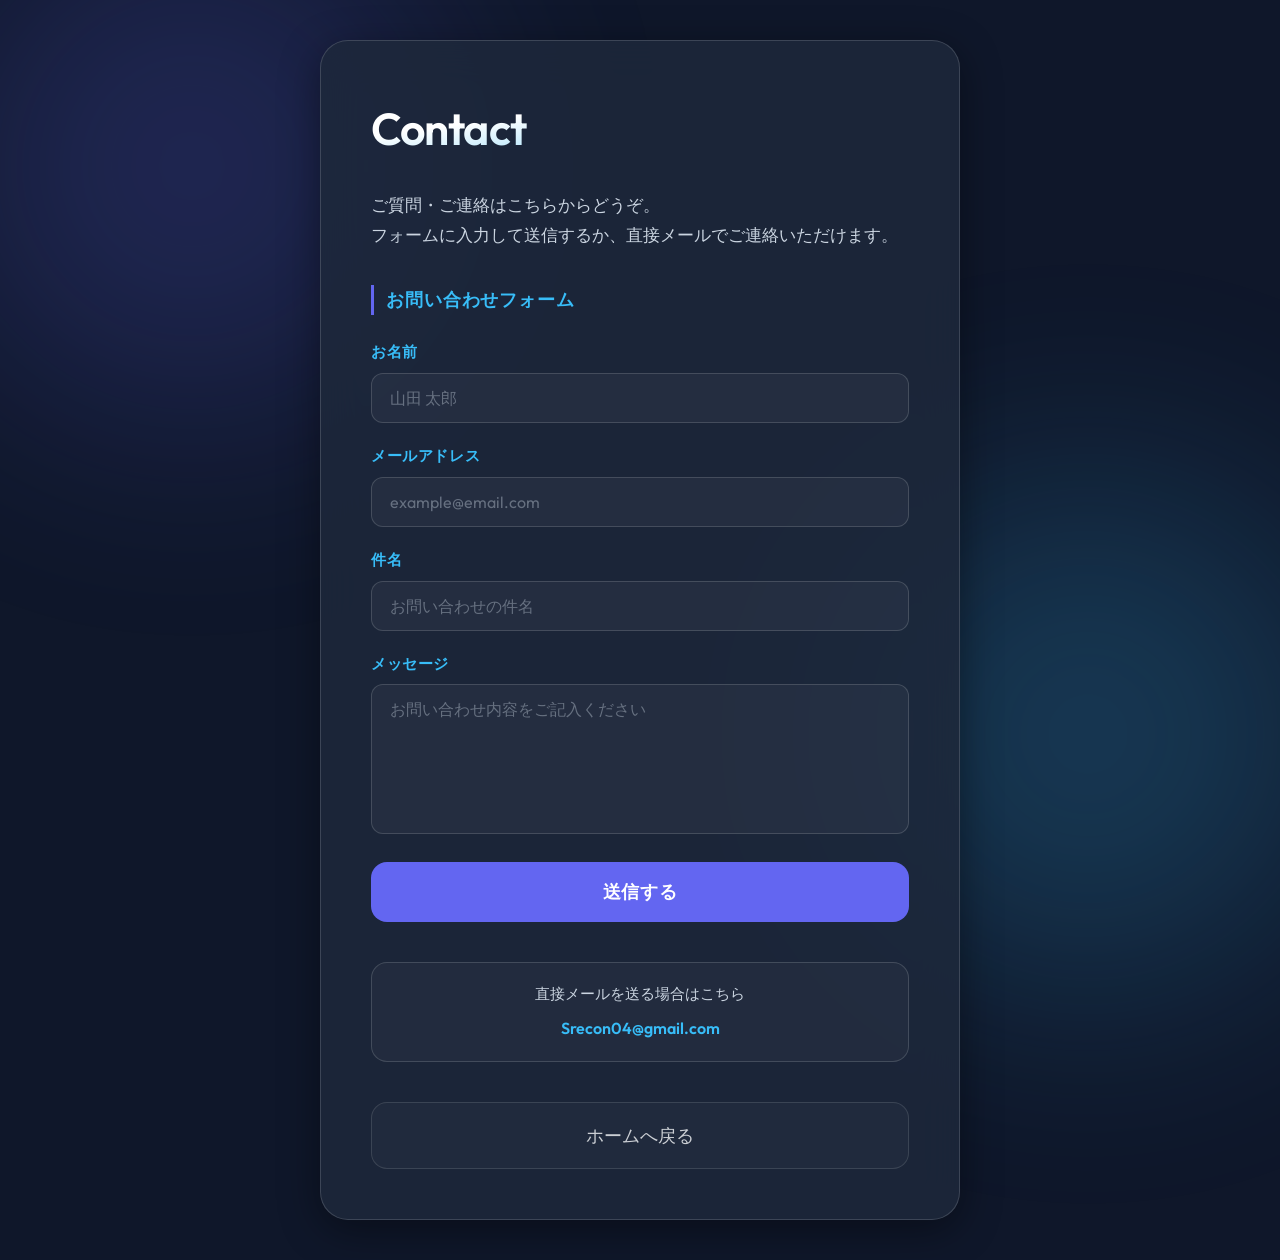
==== contact.html @ 904afcc4 "Add files via upload" ====
<!DOCTYPE html>
<html lang="ja">

<head>
  <meta charset="UTF-8">
  <meta name="viewport" content="width=device-width, initial-scale=1.0">
  <title>お問い合わせ</title>
  <link rel="stylesheet" href="style.css">
  <style>
    .contact-intro {
      color: var(--text-sub);
      font-size: 1.05rem;
      margin-bottom: 2em;
      line-height: 1.8;
    }

    .contact-form {
      display: grid;
      gap: 20px;
      margin-top: 1.5em;
    }

    .form-group {
      display: flex;
      flex-direction: column;
      gap: 8px;
    }

    .form-group label {
      font-size: 0.95rem;
      font-weight: 600;
      color: var(--accent-secondary);
      letter-spacing: 0.04em;
    }

    .form-group input,
    .form-group textarea {
      background: rgba(255, 255, 255, 0.04);
      border: 1px solid var(--glass-border);
      border-radius: 12px;
      padding: 14px 18px;
      color: var(--text-color);
      font-family: 'Outfit', sans-serif;
      font-size: 1rem;
      outline: none;
      transition: border-color 0.25s ease, box-shadow 0.25s ease;
      resize: none;
    }

    .form-group input::placeholder,
    .form-group textarea::placeholder {
      color: rgba(203, 213, 225, 0.4);
    }

    .form-group input:focus,
    .form-group textarea:focus {
      border-color: var(--accent-primary);
      box-shadow: 0 0 0 3px rgba(99, 102, 241, 0.15);
      background: rgba(255, 255, 255, 0.06);
    }

    .form-group textarea {
      min-height: 150px;
    }

    .submit-btn {
      margin-top: 8px;
      padding: 18px 24px;
      background: var(--accent-primary);
      border: none;
      border-radius: 16px;
      color: #fff;
      font-family: 'Outfit', sans-serif;
      font-size: 1.1rem;
      font-weight: 600;
      cursor: pointer;
      letter-spacing: 0.03em;
      transition: all 0.25s ease-out;
    }

    .submit-btn:hover {
      background: #4f52d8;
      transform: translateY(-3px);
      box-shadow: 0 10px 20px rgba(99, 102, 241, 0.35);
    }

    .submit-btn:active {
      transform: translateY(0);
    }

    .email-direct {
      margin-top: 2.5em;
      padding: 18px 24px;
      background: rgba(255, 255, 255, 0.03);
      border: 1px solid var(--glass-border);
      border-radius: 16px;
      text-align: center;
    }

    .email-direct p {
      font-size: 0.95rem;
      margin: 0 0 8px 0;
      color: var(--text-sub);
    }

    .email-direct a {
      color: var(--accent-secondary);
      text-decoration: none;
      font-weight: 600;
      font-size: 1rem;
    }

    .email-direct a:hover {
      color: #fff;
    }
  </style>
</head>

<body>
  <div class="container">
    <h1>Contact</h1>

    <p class="contact-intro">
      ご質問・ご連絡はこちらからどうぞ。<br>
      フォームに入力して送信するか、直接メールでご連絡いただけます。
    </p>

    <h2>お問い合わせフォーム</h2>

    <form
      class="contact-form"
      action="https://formsubmit.co/Srecon04@gmail.com"
      method="POST"
    >
      <input type="hidden" name="_subject" value="【ポートフォリオ】お問い合わせ">
      <input type="hidden" name="_captcha" value="false">
      <input type="hidden" name="_next" value="https://example.com/thanks.html">

      <div class="form-group">
        <label for="name">お名前</label>
        <input
          type="text"
          id="name"
          name="name"
          placeholder="山田 太郎"
          required
        >
      </div>

      <div class="form-group">
        <label for="email">メールアドレス</label>
        <input
          type="email"
          id="email"
          name="email"
          placeholder="example@email.com"
          required
        >
      </div>

      <div class="form-group">
        <label for="subject">件名</label>
        <input
          type="text"
          id="subject"
          name="subject"
          placeholder="お問い合わせの件名"
          required
        >
      </div>

      <div class="form-group">
        <label for="message">メッセージ</label>
        <textarea
          id="message"
          name="message"
          placeholder="お問い合わせ内容をご記入ください"
          required
        ></textarea>
      </div>

      <button type="submit" class="submit-btn">送信する</button>
    </form>

    <div class="email-direct">
      <p>直接メールを送る場合はこちら</p>
      <a href="mailto:Srecon04@gmail.com">Srecon04@gmail.com</a>
    </div>

    <a href="index.html" class="back-link">ホームへ戻る</a>
  </div>
</body>

</html>
---- style.css ----
@import url('https://fonts.googleapis.com/css2?family=Outfit:wght@300;400;600&display=swap');

:root {
  --bg-color: #0f172a;
  --text-color: #f8fafc;
  --text-sub: #cbd5e1;
  --accent-primary: #6366f1;
  --accent-secondary: #38bdf8;
  --glass-bg: rgba(30, 41, 59, 0.85);
  --glass-border: rgba(255, 255, 255, 0.15);
  --shadow: 0 10px 40px rgba(0, 0, 0, 0.4);
}

* {
  box-sizing: border-box;
  transition: all 0.25s ease-out;
}

body {
  font-family: 'Outfit', sans-serif;
  background-color: var(--bg-color);
  color: var(--text-color);
  margin: 0;
  padding: 0;
  min-height: 100vh;
  display: flex;
  align-items: center;
  justify-content: center;
  overflow-x: hidden;
  line-height: 1.7;
}

body::before,
body::after {
  content: '';
  position: fixed;
  width: 40vw;
  height: 40vw;
  border-radius: 50%;
  z-index: -1;
  filter: blur(120px);
  opacity: 0.2;
  animation: float 25s infinite alternate ease-in-out;
}

body::before {
  background: var(--accent-primary);
  top: -10%;
  left: -5%;
}

body::after {
  background: var(--accent-secondary);
  bottom: -10%;
  right: -5%;
  animation-delay: -12s;
}

@keyframes float {
  0% {
    transform: translate(0, 0) scale(1);
  }

  100% {
    transform: translate(50px, 50px) scale(1.1);
  }
}

.container {
  width: 90%;
  max-width: 640px;
  background: var(--glass-bg);
  backdrop-filter: blur(20px);
  -webkit-backdrop-filter: blur(20px);
  border: 1px solid var(--glass-border);
  padding: 50px;
  border-radius: 28px;
  box-shadow: var(--shadow);
  margin: 40px auto;
  position: relative;
  z-index: 1;
}

h1 {
  margin-top: 0;
  margin-bottom: 0.5em;
  font-weight: 600;
  font-size: 2.8rem;
  background: linear-gradient(to bottom right, #fff 30%, var(--accent-secondary));
  -webkit-background-clip: text;
  background-clip: text;
  -webkit-text-fill-color: transparent;
  color: transparent;
  letter-spacing: -0.02em;
}

h2 {
  font-size: 1.1rem;
  font-weight: 600;
  text-transform: none;
  color: var(--accent-secondary);
  letter-spacing: 0.05em;
  margin-top: 2em;
  margin-bottom: 1em;
  border-left: 3px solid var(--accent-primary);
  padding-left: 12px;
}

p {
  color: var(--text-sub);
  font-size: 1.15rem;
  margin-bottom: 1.5em;
}

ul {
  padding: 0;
  margin: 0;
  list-style: none;
}

ul li {
  position: relative;
  margin-bottom: 14px;
  padding-left: 28px;
  color: var(--text-color);
  font-size: 1.1rem;
}

ul li::before {
  content: '✦';
  position: absolute;
  left: 0;
  color: var(--accent-primary);
  font-size: 0.8em;
  top: 0.2em;
}

.menu {
  display: grid;
  gap: 14px;
  margin-top: 3em;
}

.menu a,
a.back-link {
  text-decoration: none;
  padding: 18px 24px;
  background: rgba(255, 255, 255, 0.03);
  border: 1px solid var(--glass-border);
  border-radius: 16px;
  color: var(--text-color);
  font-weight: 400;
  display: block;
  text-align: center;
  font-size: 1.1rem;
}

.menu a:hover,
a.back-link:hover {
  background: var(--accent-primary);
  border-color: var(--accent-primary);
  transform: translateY(-3px);
  box-shadow: 0 10px 20px rgba(99, 102, 241, 0.3);
  color: #fff;
}

a.back-link {
  margin-top: 40px;
  border-style: solid;
  opacity: 0.8;
}

a.back-link:hover {
  opacity: 1;
  background: transparent;
  border-color: var(--accent-secondary);
  color: var(--accent-secondary);
  box-shadow: 0 0 20px rgba(56, 189, 248, 0.2);
}

}

/* Works Page Styles */
.works-list {
  display: grid;
  gap: 20px;
  margin-top: 2em;
}

.work-item {
  background: rgba(255, 255, 255, 0.03);
  border: 1px solid var(--glass-border);
  border-radius: 16px;
  padding: 20px;
  transition: transform 0.2s ease;
}

.work-item:hover {
  transform: scale(1.02);
  background: rgba(255, 255, 255, 0.05);
}

.work-item h3 {
  margin: 0 0 10px 0;
  color: var(--accent-secondary);
  font-size: 1.2rem;
}

.work-item p {
  font-size: 1rem;
  margin-bottom: 15px;
}

.work-link {
  display: inline-block;
  color: var(--accent-primary);
  text-decoration: none;
  font-weight: 600;
  font-size: 0.9rem;
  padding: 8px 16px;
  border: 1px solid var(--accent-primary);
  border-radius: 8px;
  transition: all 0.2s ease;
}

.work-link:hover {
  background: var(--accent-primary);
  color: #fff;
}

@media (max-width: 600px) {
  .container {
    padding: 30px 20px;
  }

  h1 {
    font-size: 2.2rem;
  }
}

/* Inline avatar next to the name */
.name-section {
  display: flex;
  align-items: center;
  gap: 15px;
  margin-bottom: 1.5rem;
}

.avatar-inline {
  width: 50px;
  height: 50px;
  border-radius: 50%;
  object-fit: cover;
  border: 2px solid var(--accent-primary);
}

.name-text {
  font-size: 1.4rem;
  font-weight: 600;
  margin: 0 !important;
}

/* Social link styling */
.social-link {
  display: inline-block;
  margin-top: 2em;
  margin-bottom: 1em;
  color: var(--accent-secondary);
  text-decoration: none;
  font-weight: 600;
  padding: 10px 20px;
  background: rgba(255, 255, 255, 0.05);
  border: 1px solid var(--glass-border);
  border-radius: 12px;
}

.social-link:hover {
  background: var(--accent-primary);
  color: #fff;
  transform: translateY(-2px);
}
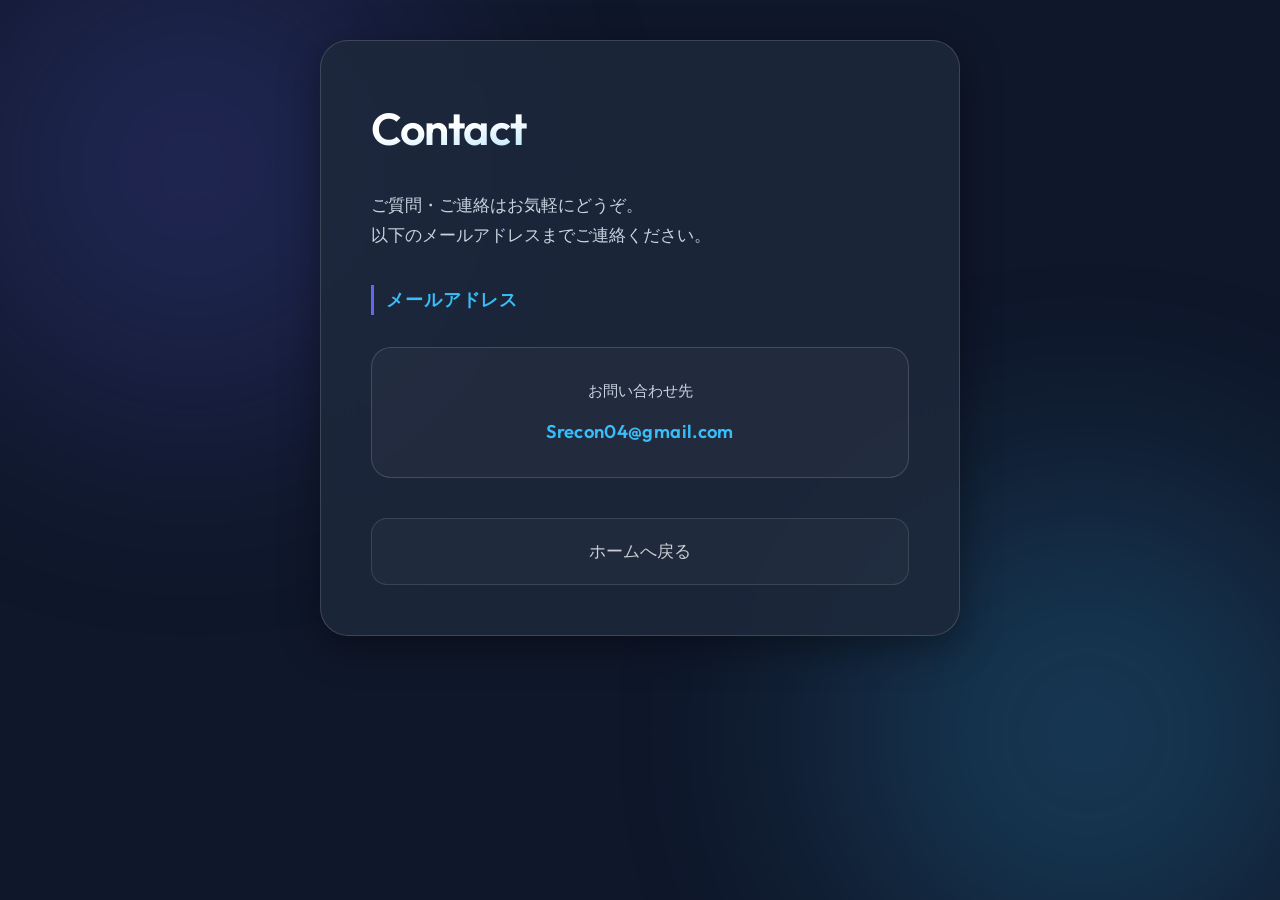
==== commit d95b643a: "Add files via upload" ====
--- a/contact.html
+++ b/contact.html
@@ -1,194 +1,31 @@
-<!DOCTYPE html>
-<html lang="ja">
-
-<head>
-  <meta charset="UTF-8">
-  <meta name="viewport" content="width=device-width, initial-scale=1.0">
-  <title>お問い合わせ</title>
-  <link rel="stylesheet" href="style.css">
-  <style>
-    .contact-intro {
-      color: var(--text-sub);
-      font-size: 1.05rem;
-      margin-bottom: 2em;
-      line-height: 1.8;
-    }
-
-    .contact-form {
-      display: grid;
-      gap: 20px;
-      margin-top: 1.5em;
-    }
-
-    .form-group {
-      display: flex;
-      flex-direction: column;
-      gap: 8px;
-    }
-
-    .form-group label {
-      font-size: 0.95rem;
-      font-weight: 600;
-      color: var(--accent-secondary);
-      letter-spacing: 0.04em;
-    }
-
-    .form-group input,
-    .form-group textarea {
-      background: rgba(255, 255, 255, 0.04);
-      border: 1px solid var(--glass-border);
-      border-radius: 12px;
-      padding: 14px 18px;
-      color: var(--text-color);
-      font-family: 'Outfit', sans-serif;
-      font-size: 1rem;
-      outline: none;
-      transition: border-color 0.25s ease, box-shadow 0.25s ease;
-      resize: none;
-    }
-
-    .form-group input::placeholder,
-    .form-group textarea::placeholder {
-      color: rgba(203, 213, 225, 0.4);
-    }
-
-    .form-group input:focus,
-    .form-group textarea:focus {
-      border-color: var(--accent-primary);
-      box-shadow: 0 0 0 3px rgba(99, 102, 241, 0.15);
-      background: rgba(255, 255, 255, 0.06);
-    }
-
-    .form-group textarea {
-      min-height: 150px;
-    }
-
-    .submit-btn {
-      margin-top: 8px;
-      padding: 18px 24px;
-      background: var(--accent-primary);
-      border: none;
-      border-radius: 16px;
-      color: #fff;
-      font-family: 'Outfit', sans-serif;
-      font-size: 1.1rem;
-      font-weight: 600;
-      cursor: pointer;
-      letter-spacing: 0.03em;
-      transition: all 0.25s ease-out;
-    }
-
-    .submit-btn:hover {
-      background: #4f52d8;
-      transform: translateY(-3px);
-      box-shadow: 0 10px 20px rgba(99, 102, 241, 0.35);
-    }
-
-    .submit-btn:active {
-      transform: translateY(0);
-    }
-
-    .email-direct {
-      margin-top: 2.5em;
-      padding: 18px 24px;
-      background: rgba(255, 255, 255, 0.03);
-      border: 1px solid var(--glass-border);
-      border-radius: 16px;
-      text-align: center;
-    }
-
-    .email-direct p {
-      font-size: 0.95rem;
-      margin: 0 0 8px 0;
-      color: var(--text-sub);
-    }
-
-    .email-direct a {
-      color: var(--accent-secondary);
-      text-decoration: none;
-      font-weight: 600;
-      font-size: 1rem;
-    }
-
-    .email-direct a:hover {
-      color: #fff;
-    }
-  </style>
-</head>
-
-<body>
-  <div class="container">
-    <h1>Contact</h1>
-
-    <p class="contact-intro">
-      ご質問・ご連絡はこちらからどうぞ。<br>
-      フォームに入力して送信するか、直接メールでご連絡いただけます。
-    </p>
-
-    <h2>お問い合わせフォーム</h2>
-
-    <form
-      class="contact-form"
-      action="https://formsubmit.co/Srecon04@gmail.com"
-      method="POST"
-    >
-      <input type="hidden" name="_subject" value="【ポートフォリオ】お問い合わせ">
-      <input type="hidden" name="_captcha" value="false">
-      <input type="hidden" name="_next" value="https://example.com/thanks.html">
-
-      <div class="form-group">
-        <label for="name">お名前</label>
-        <input
-          type="text"
-          id="name"
-          name="name"
-          placeholder="山田 太郎"
-          required
-        >
-      </div>
-
-      <div class="form-group">
-        <label for="email">メールアドレス</label>
-        <input
-          type="email"
-          id="email"
-          name="email"
-          placeholder="example@email.com"
-          required
-        >
-      </div>
-
-      <div class="form-group">
-        <label for="subject">件名</label>
-        <input
-          type="text"
-          id="subject"
-          name="subject"
-          placeholder="お問い合わせの件名"
-          required
-        >
-      </div>
-
-      <div class="form-group">
-        <label for="message">メッセージ</label>
-        <textarea
-          id="message"
-          name="message"
-          placeholder="お問い合わせ内容をご記入ください"
-          required
-        ></textarea>
-      </div>
-
-      <button type="submit" class="submit-btn">送信する</button>
-    </form>
-
-    <div class="email-direct">
-      <p>直接メールを送る場合はこちら</p>
-      <a href="mailto:Srecon04@gmail.com">Srecon04@gmail.com</a>
-    </div>
-
-    <a href="index.html" class="back-link">ホームへ戻る</a>
-  </div>
-</body>
-
-</html>+<!DOCTYPE html>
+<html lang="ja">
+
+<head>
+  <meta charset="UTF-8">
+  <meta name="viewport" content="width=device-width, initial-scale=1.0">
+  <title>お問い合わせ | Sr</title>
+  <link rel="stylesheet" href="style.css">
+</head>
+
+<body>
+  <div class="container">
+    <h1>Contact</h1>
+
+    <p class="contact-intro">
+      ご質問・ご連絡はお気軽にどうぞ。<br>
+      以下のメールアドレスまでご連絡ください。
+    </p>
+
+    <h2>メールアドレス</h2>
+
+    <div class="email-card">
+      <p>お問い合わせ先</p>
+      <a href="mailto:Srecon04@gmail.com">Srecon04@gmail.com</a>
+    </div>
+
+    <a href="index.html" class="back-link">ホームへ戻る</a>
+  </div>
+</body>
+
+</html>
--- a/style.css
+++ b/style.css
@@ -24,7 +24,7 @@
   padding: 0;
   min-height: 100vh;
   display: flex;
-  align-items: center;
+  align-items: flex-start;
   justify-content: center;
   overflow-x: hidden;
   line-height: 1.7;
@@ -60,7 +60,6 @@
   0% {
     transform: translate(0, 0) scale(1);
   }
-
   100% {
     transform: translate(50px, 50px) scale(1.1);
   }
@@ -108,7 +107,7 @@
 
 p {
   color: var(--text-sub);
-  font-size: 1.15rem;
+  font-size: 1.05rem;
   margin-bottom: 1.5em;
 }
 
@@ -123,7 +122,7 @@
   margin-bottom: 14px;
   padding-left: 28px;
   color: var(--text-color);
-  font-size: 1.1rem;
+  font-size: 1.05rem;
 }
 
 ul li::before {
@@ -152,7 +151,7 @@
   font-weight: 400;
   display: block;
   text-align: center;
-  font-size: 1.1rem;
+  font-size: 1.05rem;
 }
 
 .menu a:hover,
@@ -178,8 +177,6 @@
   box-shadow: 0 0 20px rgba(56, 189, 248, 0.2);
 }
 
-}
-
 /* Works Page Styles */
 .works-list {
   display: grid;
@@ -203,7 +200,7 @@
 .work-item h3 {
   margin: 0 0 10px 0;
   color: var(--accent-secondary);
-  font-size: 1.2rem;
+  font-size: 1.15rem;
 }
 
 .work-item p {
@@ -217,7 +214,7 @@
   text-decoration: none;
   font-weight: 600;
   font-size: 0.9rem;
-  padding: 8px 16px;
+  padding: 10px 18px;
   border: 1px solid var(--accent-primary);
   border-radius: 8px;
   transition: all 0.2s ease;
@@ -226,16 +223,6 @@
 .work-link:hover {
   background: var(--accent-primary);
   color: #fff;
-}
-
-@media (max-width: 600px) {
-  .container {
-    padding: 30px 20px;
-  }
-
-  h1 {
-    font-size: 2.2rem;
-  }
 }
 
 /* Inline avatar next to the name */
@@ -252,6 +239,7 @@
   border-radius: 50%;
   object-fit: cover;
   border: 2px solid var(--accent-primary);
+  flex-shrink: 0;
 }
 
 .name-text {
@@ -263,12 +251,12 @@
 /* Social link styling */
 .social-link {
   display: inline-block;
-  margin-top: 2em;
+  margin-top: 1.5em;
   margin-bottom: 1em;
   color: var(--accent-secondary);
   text-decoration: none;
   font-weight: 600;
-  padding: 10px 20px;
+  padding: 12px 22px;
   background: rgba(255, 255, 255, 0.05);
   border: 1px solid var(--glass-border);
   border-radius: 12px;
@@ -278,4 +266,76 @@
   background: var(--accent-primary);
   color: #fff;
   transform: translateY(-2px);
-}+}
+
+/* Contact Page Styles */
+.contact-intro {
+  color: var(--text-sub);
+  font-size: 1.05rem;
+  margin-bottom: 2em;
+  line-height: 1.8;
+}
+
+.email-card {
+  margin-top: 2em;
+  padding: 30px 24px;
+  background: rgba(255, 255, 255, 0.03);
+  border: 1px solid var(--glass-border);
+  border-radius: 20px;
+  text-align: center;
+}
+
+.email-card p {
+  font-size: 0.95rem;
+  margin: 0 0 12px 0;
+  color: var(--text-sub);
+}
+
+.email-card a {
+  color: var(--accent-secondary);
+  text-decoration: none;
+  font-weight: 600;
+  font-size: 1.15rem;
+  letter-spacing: 0.02em;
+  word-break: break-all;
+}
+
+.email-card a:hover {
+  color: #fff;
+}
+
+/* Responsive */
+@media (max-width: 600px) {
+  .container {
+    width: 92%;
+    padding: 28px 20px;
+    border-radius: 20px;
+    margin: 20px auto;
+  }
+
+  h1 {
+    font-size: 2rem;
+  }
+
+  h2 {
+    font-size: 1rem;
+  }
+
+  p, ul li {
+    font-size: 1rem;
+  }
+
+  .menu a,
+  a.back-link {
+    padding: 16px 20px;
+    font-size: 1rem;
+  }
+
+  .work-item {
+    padding: 16px;
+  }
+
+  .email-card a {
+    font-size: 1rem;
+  }
+}
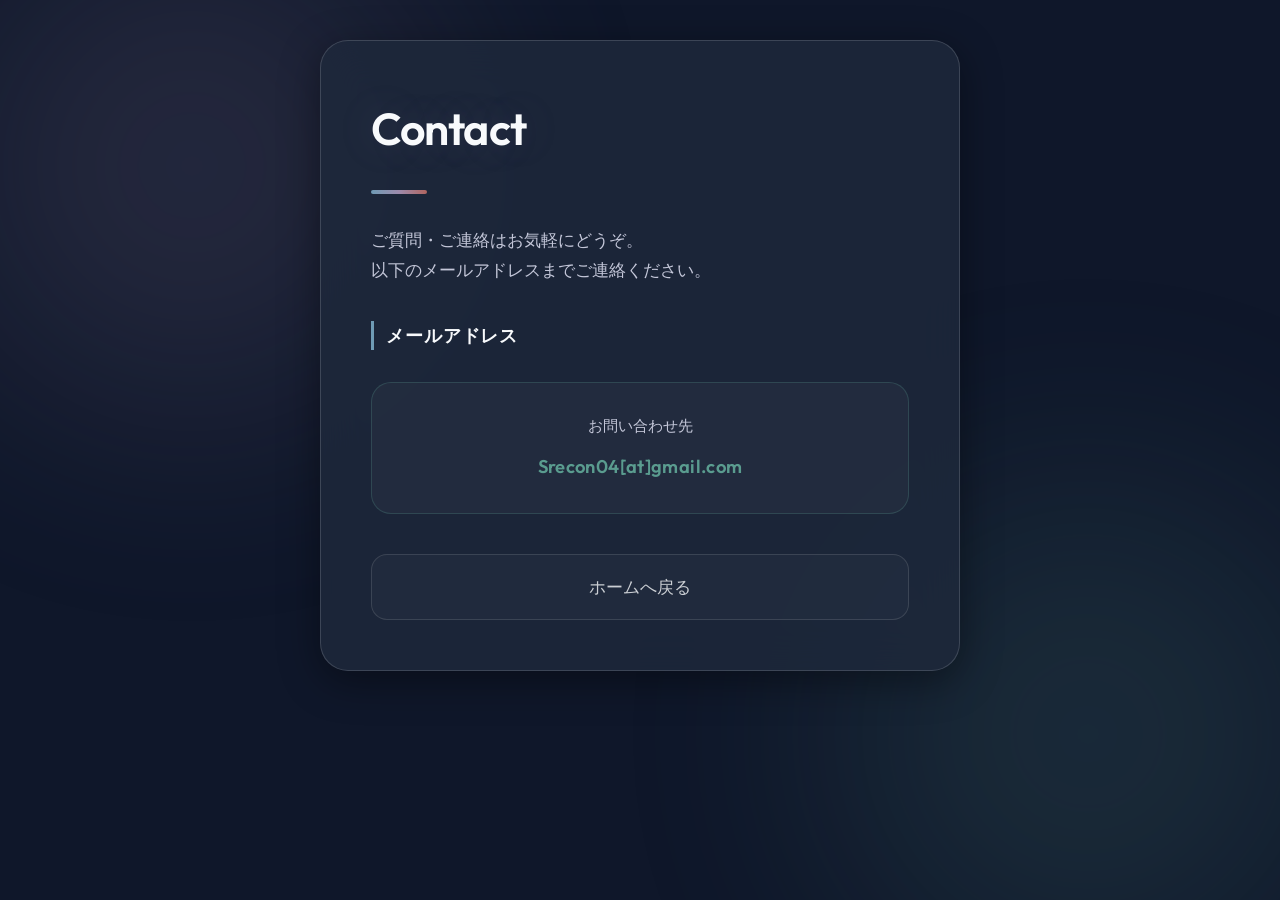
==== commit 1e6741bb: "Add files via upload" ====
--- a/contact.html
+++ b/contact.html
@@ -21,7 +21,7 @@
 
     <div class="email-card">
       <p>お問い合わせ先</p>
-      <a href="mailto:Srecon04@gmail.com">Srecon04@gmail.com</a>
+      <a href="mailto:Srecon04@gmail.com">Srecon04[at]gmail.com</a>
     </div>
 
     <a href="index.html" class="back-link">ホームへ戻る</a>
--- a/style.css
+++ b/style.css
@@ -3,9 +3,12 @@
 :root {
   --bg-color: #0f172a;
   --text-color: #f8fafc;
-  --text-sub: #cbd5e1;
-  --accent-primary: #6366f1;
-  --accent-secondary: #38bdf8;
+  --text-sub: #c4c7d9;
+  --accent-primary: #6e72a8;
+  --accent-secondary: #6f9bb5;
+  --accent-violet: #9c8aab;
+  --accent-teal: #5a9c8f;
+  --accent-red: #b06560;
   --glass-bg: rgba(30, 41, 59, 0.85);
   --glass-border: rgba(255, 255, 255, 0.15);
   --shadow: 0 10px 40px rgba(0, 0, 0, 0.4);
@@ -39,18 +42,18 @@
   border-radius: 50%;
   z-index: -1;
   filter: blur(120px);
-  opacity: 0.2;
+  opacity: 0.15;
   animation: float 25s infinite alternate ease-in-out;
 }
 
 body::before {
-  background: var(--accent-primary);
+  background: var(--accent-violet);
   top: -10%;
   left: -5%;
 }
 
 body::after {
-  background: var(--accent-secondary);
+  background: var(--accent-teal);
   bottom: -10%;
   right: -5%;
   animation-delay: -12s;
@@ -82,27 +85,46 @@
 
 h1 {
   margin-top: 0;
-  margin-bottom: 0.5em;
+  margin-bottom: 0.7em;
   font-weight: 600;
   font-size: 2.8rem;
-  background: linear-gradient(to bottom right, #fff 30%, var(--accent-secondary));
-  -webkit-background-clip: text;
-  background-clip: text;
-  -webkit-text-fill-color: transparent;
-  color: transparent;
+  color: var(--text-color);
   letter-spacing: -0.02em;
+  text-shadow: 0 0 40px rgba(156, 138, 171, 0.2);
+}
+
+h1::after {
+  content: '';
+  display: block;
+  width: 56px;
+  height: 4px;
+  margin-top: 0.5em;
+  border-radius: 2px;
+  background: linear-gradient(to right, var(--accent-secondary), var(--accent-violet), var(--accent-red));
 }
 
 h2 {
   font-size: 1.1rem;
   font-weight: 600;
   text-transform: none;
-  color: var(--accent-secondary);
+  color: var(--text-color);
   letter-spacing: 0.05em;
   margin-top: 2em;
   margin-bottom: 1em;
-  border-left: 3px solid var(--accent-primary);
+  border-left: 3px solid var(--accent-secondary);
   padding-left: 12px;
+}
+
+h2:nth-of-type(2) {
+  border-left-color: var(--accent-violet);
+}
+
+h2:nth-of-type(3) {
+  border-left-color: var(--accent-teal);
+}
+
+h2:nth-of-type(4) {
+  border-left-color: var(--accent-red);
 }
 
 p {
@@ -134,6 +156,14 @@
   top: 0.2em;
 }
 
+ul li:nth-child(3n+2)::before {
+  color: var(--accent-violet);
+}
+
+ul li:nth-child(3n+3)::before {
+  color: var(--accent-teal);
+}
+
 .menu {
   display: grid;
   gap: 14px;
@@ -149,18 +179,76 @@
   border-radius: 16px;
   color: var(--text-color);
   font-weight: 400;
-  display: block;
+  display: flex;
+  align-items: center;
+  justify-content: center;
+  gap: 10px;
   text-align: center;
   font-size: 1.05rem;
 }
 
+.menu a::before {
+  content: '';
+  display: inline-block;
+  width: 8px;
+  height: 8px;
+  border-radius: 50%;
+  background: var(--accent-primary);
+  flex-shrink: 0;
+}
+
+.menu a:nth-child(1)::before { background: var(--accent-secondary); }
+.menu a:nth-child(2)::before { background: var(--accent-teal); }
+.menu a:nth-child(3)::before { background: var(--accent-violet); }
+.menu a:nth-child(4)::before { background: var(--accent-primary); }
+.menu a:nth-child(5)::before { background: var(--accent-red); }
+.menu a:nth-child(6)::before { background: #8aab9c; }
+
+.menu a:nth-child(1):hover {
+  background: rgba(111, 155, 181, 0.12);
+  border-color: var(--accent-secondary);
+  color: var(--accent-secondary);
+  box-shadow: 0 10px 20px rgba(111, 155, 181, 0.15);
+}
+
+.menu a:nth-child(2):hover {
+  background: rgba(90, 156, 143, 0.12);
+  border-color: var(--accent-teal);
+  color: var(--accent-teal);
+  box-shadow: 0 10px 20px rgba(90, 156, 143, 0.15);
+}
+
+.menu a:nth-child(3):hover {
+  background: rgba(156, 138, 171, 0.12);
+  border-color: var(--accent-violet);
+  color: var(--accent-violet);
+  box-shadow: 0 10px 20px rgba(156, 138, 171, 0.15);
+}
+
+.menu a:nth-child(4):hover {
+  background: rgba(110, 114, 168, 0.12);
+  border-color: var(--accent-primary);
+  color: var(--accent-primary);
+  box-shadow: 0 10px 20px rgba(110, 114, 168, 0.15);
+}
+
+.menu a:nth-child(5):hover {
+  background: rgba(176, 101, 96, 0.12);
+  border-color: var(--accent-red);
+  color: var(--accent-red);
+  box-shadow: 0 10px 20px rgba(176, 101, 96, 0.15);
+}
+
+.menu a:nth-child(6):hover {
+  background: rgba(138, 171, 156, 0.12);
+  border-color: #8aab9c;
+  color: #8aab9c;
+  box-shadow: 0 10px 20px rgba(138, 171, 156, 0.15);
+}
+
 .menu a:hover,
 a.back-link:hover {
-  background: var(--accent-primary);
-  border-color: var(--accent-primary);
   transform: translateY(-3px);
-  box-shadow: 0 10px 20px rgba(99, 102, 241, 0.3);
-  color: #fff;
 }
 
 a.back-link {
@@ -174,22 +262,28 @@
   background: transparent;
   border-color: var(--accent-secondary);
   color: var(--accent-secondary);
-  box-shadow: 0 0 20px rgba(56, 189, 248, 0.2);
+  box-shadow: 0 0 20px rgba(111, 155, 181, 0.18);
 }
 
 /* Works Page Styles */
 .works-list {
   display: grid;
   gap: 20px;
-  margin-top: 2em;
+  margin-top: 1em;
+  margin-bottom: 1em;
 }
 
 .work-item {
   background: rgba(255, 255, 255, 0.03);
   border: 1px solid var(--glass-border);
+  border-left: 3px solid var(--accent-secondary);
   border-radius: 16px;
   padding: 20px;
-  transition: transform 0.2s ease;
+  transition: transform 0.2s ease, border-color 0.2s ease;
+}
+
+.work-item:nth-child(2) {
+  border-left-color: var(--accent-violet);
 }
 
 .work-item:hover {
@@ -203,6 +297,10 @@
   font-size: 1.15rem;
 }
 
+.work-item:nth-child(2) h3 {
+  color: var(--accent-violet);
+}
+
 .work-item p {
   font-size: 1rem;
   margin-bottom: 15px;
@@ -210,36 +308,83 @@
 
 .work-link {
   display: inline-block;
-  color: var(--accent-primary);
+  color: var(--accent-secondary);
   text-decoration: none;
   font-weight: 600;
   font-size: 0.9rem;
   padding: 10px 18px;
-  border: 1px solid var(--accent-primary);
+  border: 1px solid var(--accent-secondary);
   border-radius: 8px;
   transition: all 0.2s ease;
 }
 
+.work-item:nth-child(2) .work-link {
+  color: var(--accent-violet);
+  border-color: var(--accent-violet);
+}
+
 .work-link:hover {
-  background: var(--accent-primary);
-  color: #fff;
+  background: rgba(111, 155, 181, 0.12);
+}
+
+.work-item:nth-child(2) .work-link:hover {
+  background: rgba(156, 138, 171, 0.12);
+}
+
+/* 中学生向けセクション（2つ目のworks-list）*/
+.works-list:nth-of-type(2) .work-item {
+  border-left-color: var(--accent-teal);
+}
+
+.works-list:nth-of-type(2) .work-item h3 {
+  color: var(--accent-teal);
+}
+
+.works-list:nth-of-type(2) .work-link {
+  color: var(--accent-teal);
+  border-color: var(--accent-teal);
+}
+
+.works-list:nth-of-type(2) .work-link:hover {
+  background: rgba(90, 156, 143, 0.12);
+}
+
+/* 大学生向けセクション（3つ目のworks-list）*/
+.works-list:nth-of-type(3) .work-item {
+  border-left-color: var(--accent-red);
+}
+
+.works-list:nth-of-type(3) .work-item h3 {
+  color: var(--accent-red);
+}
+
+.works-list:nth-of-type(3) .work-link {
+  color: var(--accent-red);
+  border-color: var(--accent-red);
+}
+
+.works-list:nth-of-type(3) .work-link:hover {
+  background: rgba(176, 101, 96, 0.12);
 }
 
 /* Inline avatar next to the name */
 .name-section {
   display: flex;
   align-items: center;
+  justify-content: space-between;
   gap: 15px;
   margin-bottom: 1.5rem;
 }
 
 .avatar-inline {
-  width: 50px;
-  height: 50px;
+  width: 76px;
+  height: 76px;
   border-radius: 50%;
   object-fit: cover;
-  border: 2px solid var(--accent-primary);
+  border: 2px solid rgba(248, 250, 252, 0.25);
+  box-shadow: 0 0 0 3px rgba(156, 138, 171, 0.15);
   flex-shrink: 0;
+  order: 2;
 }
 
 .name-text {
@@ -253,18 +398,17 @@
   display: inline-block;
   margin-top: 1.5em;
   margin-bottom: 1em;
-  color: var(--accent-secondary);
+  color: var(--accent-red);
   text-decoration: none;
   font-weight: 600;
   padding: 12px 22px;
   background: rgba(255, 255, 255, 0.05);
-  border: 1px solid var(--glass-border);
+  border: 1px solid rgba(176, 101, 96, 0.3);
   border-radius: 12px;
 }
 
 .social-link:hover {
-  background: var(--accent-primary);
-  color: #fff;
+  background: rgba(176, 101, 96, 0.15);
   transform: translateY(-2px);
 }
 
@@ -280,7 +424,7 @@
   margin-top: 2em;
   padding: 30px 24px;
   background: rgba(255, 255, 255, 0.03);
-  border: 1px solid var(--glass-border);
+  border: 1px solid rgba(90, 156, 143, 0.25);
   border-radius: 20px;
   text-align: center;
 }
@@ -292,7 +436,7 @@
 }
 
 .email-card a {
-  color: var(--accent-secondary);
+  color: var(--accent-teal);
   text-decoration: none;
   font-weight: 600;
   font-size: 1.15rem;
@@ -302,6 +446,61 @@
 
 .email-card a:hover {
   color: #fff;
+}
+
+/* Note Page Styles */
+.subtitle {
+  color: var(--text-sub);
+  font-size: 1rem;
+  letter-spacing: 0.06em;
+  margin-top: -0.5em;
+  margin-bottom: 1.5em;
+  opacity: 0.8;
+}
+
+.note-btn {
+  display: block;
+  text-align: center;
+  text-decoration: none;
+  margin-top: 2em;
+  padding: 18px 24px;
+  background: rgba(110, 114, 168, 0.1);
+  border: 1px solid var(--accent-primary);
+  border-radius: 16px;
+  color: var(--accent-primary);
+  font-size: 1.05rem;
+  font-weight: 600;
+  letter-spacing: 0.03em;
+}
+
+.note-btn:hover {
+  background: rgba(110, 114, 168, 0.2);
+  transform: translateY(-3px);
+  box-shadow: 0 8px 20px rgba(110, 114, 168, 0.2);
+  color: var(--text-color);
+  border-color: var(--accent-primary);
+}
+
+.note-link-card {
+  margin-top: 1em;
+  padding: 24px;
+  background: rgba(255, 255, 255, 0.03);
+  border: 1px solid rgba(110, 114, 168, 0.25);
+  border-radius: 16px;
+  text-align: center;
+}
+
+.note-link-card a {
+  color: var(--accent-primary);
+  text-decoration: none;
+  font-weight: 600;
+  font-size: 1.1rem;
+  letter-spacing: 0.02em;
+  word-break: break-all;
+}
+
+.note-link-card a:hover {
+  color: var(--text-color);
 }
 
 /* Responsive */
@@ -338,4 +537,4 @@
   .email-card a {
     font-size: 1rem;
   }
-}
+}
